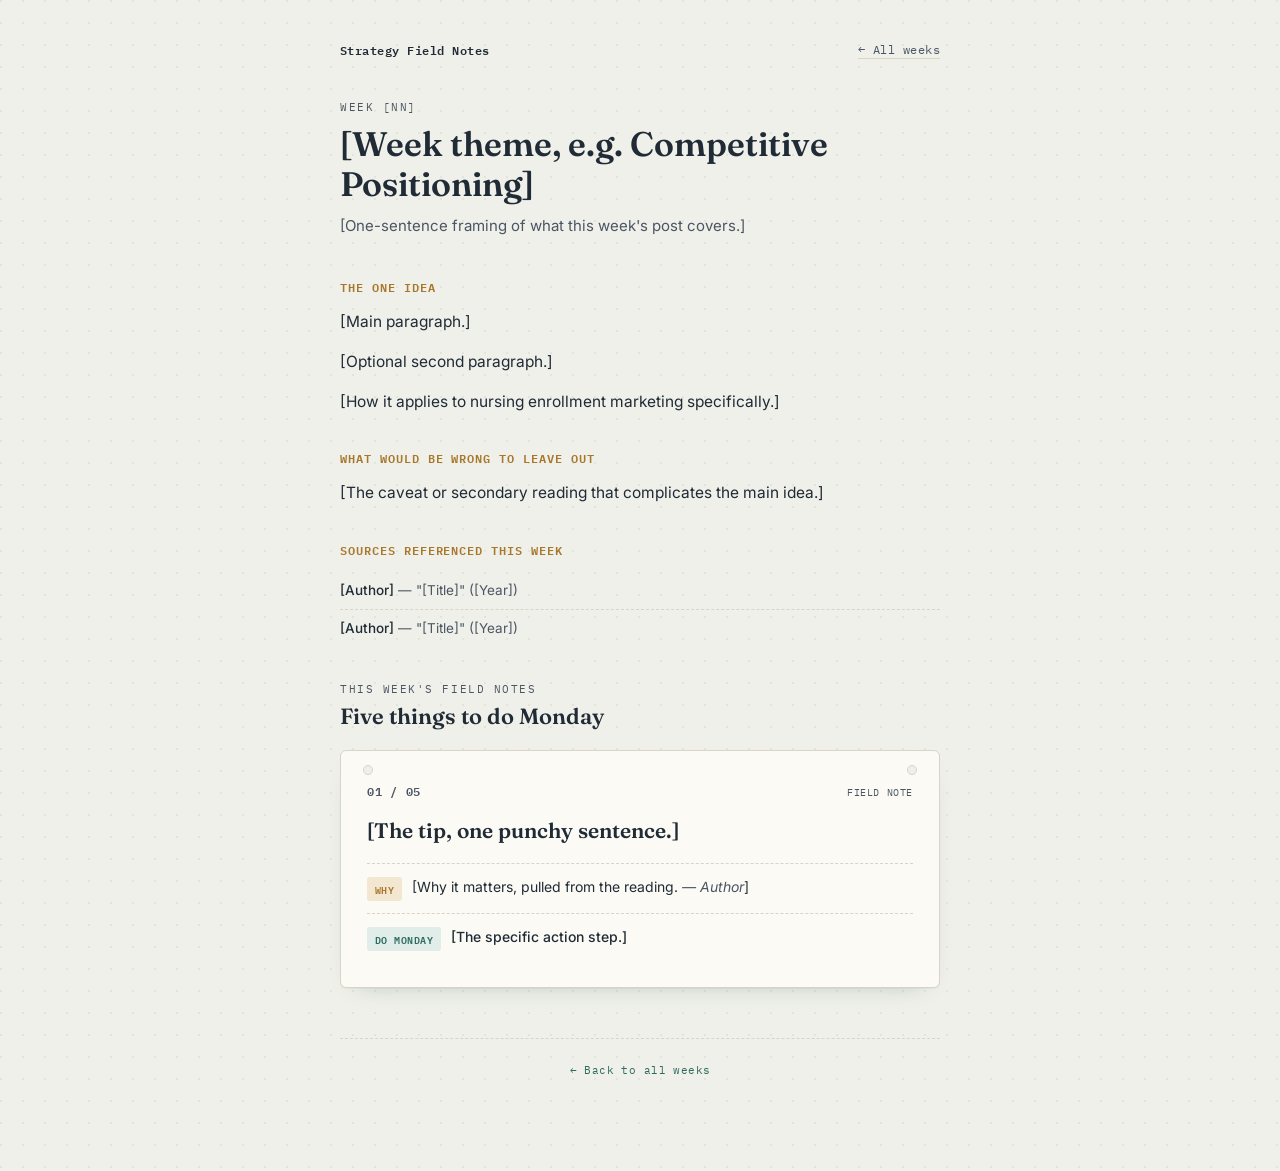
==== weeks/template.html @ 905252ae "Add files via upload" ====
<!--
  TEMPLATE — copy this file, rename it (e.g. week-02.html),
  then replace everything in [BRACKETS].
  Also add a matching entry for it on ../index.html so it shows up in the list.
  Keep the number of tip cards to 5, or delete/duplicate a <div class="card"> block to change the count.
-->
<!DOCTYPE html>
<html lang="en">
<head>
<meta charset="UTF-8">
<meta name="viewport" content="width=device-width, initial-scale=1.0">
<title>Week [NN] — Strategy Field Notes</title>
<link rel="preconnect" href="https://fonts.googleapis.com">
<link href="https://fonts.googleapis.com/css2?family=Fraunces:opsz,wght@9..144,500;9..144,600;9..144,700&family=IBM+Plex+Mono:wght@500;600&family=Inter:wght@400;500;600&display=swap" rel="stylesheet">
<link rel="stylesheet" href="../style.css">
</head>
<body>
<div class="wrap">

  <nav class="site-nav">
    <a class="brand" href="../index.html">Strategy Field Notes</a>
    <a class="back" href="../index.html">← All weeks</a>
  </nav>

  <header class="masthead">
    <div class="eyebrow">Week [NN]</div>
    <h1>[Week theme, e.g. Competitive Positioning]</h1>
    <p class="dek">[One-sentence framing of what this week's post covers.]</p>
  </header>

  <section class="post-section">
    <h3>The one idea</h3>
    <p>[Main paragraph.]</p>
    <p>[Optional second paragraph.]</p>
    <p>[How it applies to nursing enrollment marketing specifically.]</p>
  </section>

  <section class="post-section">
    <h3>What would be wrong to leave out</h3>
    <p>[The caveat or secondary reading that complicates the main idea.]</p>
  </section>

  <section class="post-section">
    <h3>Sources referenced this week</h3>
    <ul class="sources-list">
      <li><span class="cite-author">[Author]</span> — "[Title]" ([Year])</li>
      <li><span class="cite-author">[Author]</span> — "[Title]" ([Year])</li>
    </ul>
  </section>

  <section class="post-section cards-heading">
    <span class="eyebrow">This week's field notes</span>
    <h3>Five things to do Monday</h3>
  </section>

  <!-- Duplicate this card block 5 times, update the numbers 01/05 through 05/05 -->
  <div class="card">
    <div class="card-top">
      <span class="card-num">01 / 05</span>
      <span class="card-source">Field note</span>
    </div>
    <p class="tip">[The tip, one punchy sentence.]</p>
    <div class="row">
      <span class="tag why">Why</span>
      <p>[Why it matters, pulled from the reading. <span class="source-name">— Author</span>]</p>
    </div>
    <div class="row action">
      <span class="tag do">Do Monday</span>
      <p>[The specific action step.]</p>
    </div>
  </div>

  <footer class="site-footer">
    <p><a href="../index.html">← Back to all weeks</a></p>
  </footer>

</div>
</body>
</html>
---- style.css ----
/* Strategy Field Notes — shared stylesheet
   Used by index.html and every page in /weeks/
   Keep this file linked the same way from any new week page:
   <link rel="stylesheet" href="../style.css">  (from inside /weeks/)
   <link rel="stylesheet" href="style.css">     (from index.html) */

:root {
  --paper: #EEF0E9;
  --card: #FBFAF5;
  --ink: #202B36;
  --ink-soft: #4B5563;
  --line: #D9D4C4;
  --ochre: #A9772C;
  --ochre-bg: #F3E7D2;
  --teal: #2E6B5E;
  --teal-bg: #E1EDE9;
  --max: 640px;
}

* { box-sizing: border-box; }

html { scroll-behavior: smooth; }

body {
  margin: 0;
  background: var(--paper);
  background-image: radial-gradient(circle at 1px 1px, rgba(32,43,54,0.06) 1px, transparent 0);
  background-size: 22px 22px;
  font-family: 'Inter', sans-serif;
  color: var(--ink);
  -webkit-font-smoothing: antialiased;
}

a { color: inherit; }

.wrap {
  width: 100%;
  max-width: var(--max);
  margin: 0 auto;
  padding: 40px 20px 90px;
}

/* ---------- Site nav ---------- */

.site-nav {
  display: flex;
  align-items: center;
  justify-content: space-between;
  margin-bottom: 40px;
  font-family: 'IBM Plex Mono', monospace;
  font-size: 12px;
  letter-spacing: 0.04em;
}

.site-nav .brand {
  font-weight: 600;
  text-decoration: none;
  color: var(--ink);
}

.site-nav .back {
  text-decoration: none;
  color: var(--ink-soft);
  border-bottom: 1px solid var(--line);
  padding-bottom: 1px;
}

.site-nav .back:hover { color: var(--teal); border-color: var(--teal); }

/* ---------- Masthead / hero ---------- */

.masthead { margin-bottom: 40px; }

.eyebrow {
  font-family: 'IBM Plex Mono', monospace;
  font-size: 11px;
  letter-spacing: 0.14em;
  text-transform: uppercase;
  color: var(--ink-soft);
}

.masthead h1 {
  font-family: 'Fraunces', serif;
  font-weight: 600;
  font-size: 34px;
  line-height: 1.18;
  margin: 10px 0 10px;
}

.masthead .dek {
  font-size: 15px;
  color: var(--ink-soft);
  line-height: 1.55;
  max-width: 52ch;
  margin: 0;
}

/* ---------- Index / week list ---------- */

.week-list { margin-top: 8px; }

.week-row {
  display: block;
  text-decoration: none;
  color: inherit;
  background: var(--card);
  border: 1px solid var(--line);
  border-radius: 6px;
  padding: 20px 22px;
  margin-bottom: 16px;
  transition: border-color .15s ease, transform .15s ease;
}

.week-row:hover { border-color: var(--teal); transform: translateY(-1px); }

.week-row .row-top {
  display: flex;
  align-items: baseline;
  justify-content: space-between;
  gap: 12px;
  margin-bottom: 6px;
}

.week-row .week-tag {
  font-family: 'IBM Plex Mono', monospace;
  font-size: 11px;
  font-weight: 600;
  letter-spacing: 0.06em;
  color: var(--teal);
  text-transform: uppercase;
  white-space: nowrap;
}

.week-row .week-meta {
  font-family: 'IBM Plex Mono', monospace;
  font-size: 10.5px;
  color: var(--ink-soft);
  white-space: nowrap;
}

.week-row h2 {
  font-family: 'Fraunces', serif;
  font-weight: 600;
  font-size: 19px;
  margin: 0 0 6px;
  line-height: 1.3;
}

.week-row p {
  font-size: 13.5px;
  color: var(--ink-soft);
  margin: 0;
  line-height: 1.5;
}

.week-row-empty {
  border: 1px dashed var(--line);
  border-radius: 6px;
  padding: 20px 22px;
  color: var(--ink-soft);
  font-size: 13px;
  font-style: italic;
  text-align: center;
}

/* ---------- Post body (week pages) ---------- */

.post-section { margin-bottom: 34px; }

.post-section h3 {
  font-family: 'IBM Plex Mono', monospace;
  font-size: 12px;
  font-weight: 600;
  letter-spacing: 0.08em;
  text-transform: uppercase;
  color: var(--ochre);
  margin: 0 0 12px;
}

.post-section p {
  font-size: 15.5px;
  line-height: 1.65;
  margin: 0 0 14px;
  color: var(--ink);
}

.post-section p:last-child { margin-bottom: 0; }

.sources-list {
  margin: 0;
  padding: 0;
  list-style: none;
}

.sources-list li {
  font-size: 13.5px;
  color: var(--ink-soft);
  line-height: 1.6;
  padding: 8px 0;
  border-top: 1px dashed var(--line);
}

.sources-list li:first-child { border-top: none; }

.sources-list .cite-author { color: var(--ink); font-weight: 500; }

/* ---------- Tip cards ---------- */

.cards-heading {
  margin-bottom: 20px;
}

.cards-heading .eyebrow { display: block; margin-bottom: 6px; }

.cards-heading h3 {
  font-family: 'Fraunces', serif;
  font-weight: 600;
  font-size: 22px;
  margin: 0;
  color: var(--ink);
  text-transform: none;
  letter-spacing: normal;
}

.card {
  position: relative;
  background: var(--card);
  border: 1px solid var(--line);
  border-radius: 6px;
  padding: 30px 26px 24px;
  margin-bottom: 24px;
  box-shadow: 0 1px 0 rgba(32,43,54,0.04), 0 10px 24px -18px rgba(32,43,54,0.35);
}

.card::before,
.card::after {
  content: "";
  position: absolute;
  top: 14px;
  width: 8px;
  height: 8px;
  border-radius: 50%;
  background: var(--paper);
  border: 1px solid var(--line);
}
.card::before { left: 22px; }
.card::after { right: 22px; }

.card-top {
  display: flex;
  align-items: baseline;
  justify-content: space-between;
  margin-bottom: 16px;
}

.card-num {
  font-family: 'IBM Plex Mono', monospace;
  font-size: 12px;
  font-weight: 600;
  letter-spacing: 0.06em;
  color: var(--ink-soft);
}

.card-source {
  font-family: 'IBM Plex Mono', monospace;
  font-size: 10px;
  letter-spacing: 0.06em;
  text-transform: uppercase;
  color: var(--ink-soft);
  text-align: right;
}

.tip {
  font-family: 'Fraunces', serif;
  font-weight: 600;
  font-size: 21px;
  line-height: 1.32;
  margin: 0 0 18px;
  color: var(--ink);
}

.row {
  display: flex;
  gap: 10px;
  padding: 12px 0;
  border-top: 1px dashed var(--line);
}

.tag {
  flex: 0 0 auto;
  font-family: 'IBM Plex Mono', monospace;
  font-size: 9.5px;
  font-weight: 600;
  letter-spacing: 0.05em;
  text-transform: uppercase;
  padding: 3px 8px;
  border-radius: 3px;
  height: fit-content;
  white-space: nowrap;
  margin-top: 1px;
}

.tag.why { background: var(--ochre-bg); color: var(--ochre); }
.tag.do { background: var(--teal-bg); color: var(--teal); }

.row p {
  margin: 0;
  font-size: 14px;
  line-height: 1.5;
  color: var(--ink);
}

.row .source-name { color: var(--ink-soft); font-style: italic; }
.row.action p { font-weight: 500; }

/* ---------- Footer ---------- */

.site-footer {
  text-align: center;
  margin-top: 50px;
  padding-top: 20px;
  border-top: 1px dashed var(--line);
}

.site-footer p {
  font-family: 'IBM Plex Mono', monospace;
  font-size: 10.5px;
  color: var(--ink-soft);
  letter-spacing: 0.04em;
  margin: 4px 0;
}

.site-footer a {
  color: var(--teal);
  text-decoration: none;
  border-bottom: 1px solid transparent;
}
.site-footer a:hover { border-color: var(--teal); }

@media (max-width: 380px) {
  .masthead h1 { font-size: 27px; }
  .tip { font-size: 19px; }
  .card { padding: 26px 18px 20px; }
}
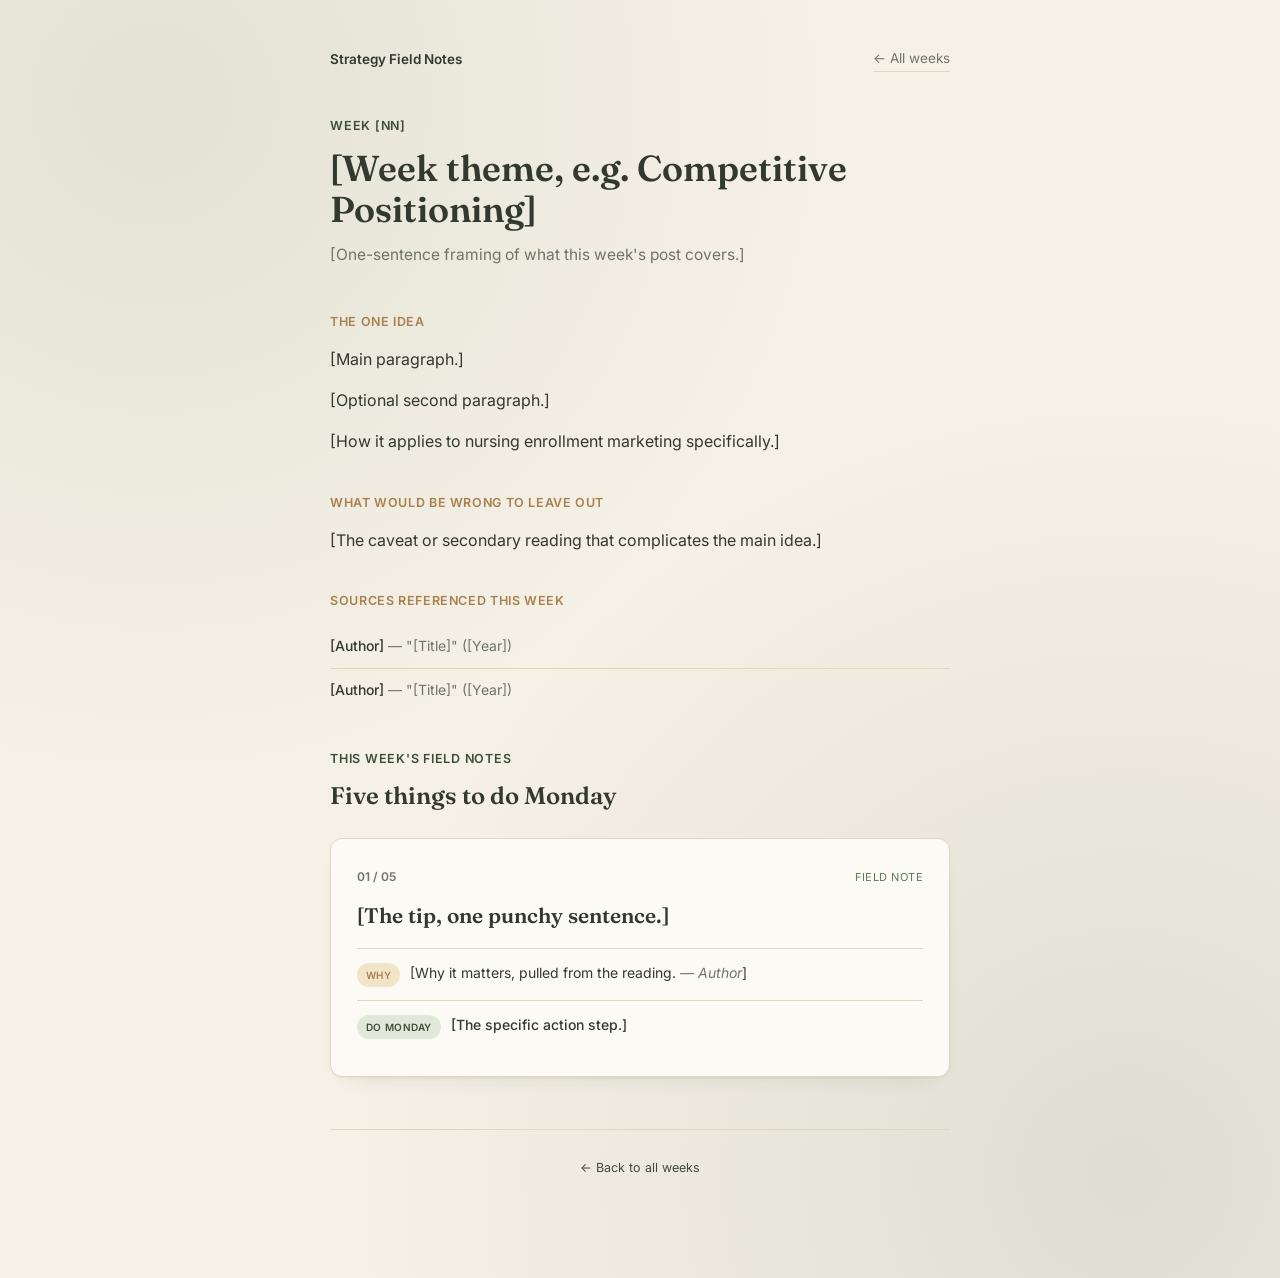
==== commit 1cd6b072: "Update weeks/week-01.html, weeks/week-02.html, and weeks/template.html for Week 3 design refresh" ====
--- a/weeks/template.html
+++ b/weeks/template.html
@@ -11,7 +11,7 @@
 <meta name="viewport" content="width=device-width, initial-scale=1.0">
 <title>Week [NN] — Strategy Field Notes</title>
 <link rel="preconnect" href="https://fonts.googleapis.com">
-<link href="https://fonts.googleapis.com/css2?family=Fraunces:opsz,wght@9..144,500;9..144,600;9..144,700&family=IBM+Plex+Mono:wght@500;600&family=Inter:wght@400;500;600&display=swap" rel="stylesheet">
+<link href="https://fonts.googleapis.com/css2?family=Fraunces:opsz,wght@9..144,500;9..144,600;9..144,700&family=Inter:wght@400;500;600;700&display=swap" rel="stylesheet">
 <link rel="stylesheet" href="../style.css">
 </head>
 <body>
@@ -53,6 +53,11 @@
     <h3>Five things to do Monday</h3>
   </section>
 
+  <!-- Need an interactive tool for this week (a decision tree, self-test, or printable
+       scorecard) instead of or alongside the cards? See weeks/week-03.html for a working
+       example built entirely from the shared .tool-panel / .quiz-panel / .scorecard-panel
+       classes in style.css, no page-specific CSS required. -->
+
   <!-- Duplicate this card block 5 times, update the numbers 01/05 through 05/05 -->
   <div class="card">
     <div class="card-top">
--- a/style.css
+++ b/style.css
@@ -1,20 +1,37 @@
 /* Strategy Field Notes — shared stylesheet
+   Sage green / cream palette, v2
    Used by index.html and every page in /weeks/
    Keep this file linked the same way from any new week page:
    <link rel="stylesheet" href="../style.css">  (from inside /weeks/)
-   <link rel="stylesheet" href="style.css">     (from index.html) */
+   <link rel="stylesheet" href="style.css">     (from index.html)
+
+   Background graphic: two SVGs in /assets/ are layered behind every
+   page automatically via the body rule below. No markup changes are
+   needed on individual pages to get the background. */
 
 :root {
-  --paper: #EEF0E9;
-  --card: #FBFAF5;
-  --ink: #202B36;
-  --ink-soft: #4B5563;
-  --line: #D9D4C4;
-  --ochre: #A9772C;
-  --ochre-bg: #F3E7D2;
-  --teal: #2E6B5E;
-  --teal-bg: #E1EDE9;
-  --max: 640px;
+  --cream: #F6F1E7;
+  --card: #FCFAF5;
+  --tan-line: #E1D6BE;
+  --ink: #32392E;
+  --ink-soft: #6E7565;
+
+  --sage: #5F7A57;
+  --sage-bg: #E1E8DA;
+  --sage-deep: #3D4E37;
+
+  --clay: #A9814F;
+  --clay-bg: #F1E4C9;
+
+  /* VRIO / outcome gradient: warm (needs work) to deep sage (best) */
+  --out1: #8B5A44; --out1-bg: #F1E1D6; /* disadvantage */
+  --out2: #AD8452; --out2-bg: #F1E4CC; /* parity */
+  --out3: #BFA06A; --out3-bg: #F4ECD8; /* temporary advantage */
+  --out4: #7E9271; --out4-bg: #E4EBDF; /* unused advantage */
+  --out5: #47593F; --out5-bg: #D9E3D2; /* sustained advantage */
+
+  --max: 660px;
+  --radius: 12px;
 }
 
 * { box-sizing: border-box; }
@@ -23,21 +40,37 @@
 
 body {
   margin: 0;
-  background: var(--paper);
-  background-image: radial-gradient(circle at 1px 1px, rgba(32,43,54,0.06) 1px, transparent 0);
-  background-size: 22px 22px;
+  background-color: var(--cream);
+  background-image:
+    url("assets/bg-network-a.svg"),
+    url("assets/bg-network-b.svg"),
+    radial-gradient(circle at 12% 8%, rgba(126,146,113,0.16), transparent 42%),
+    radial-gradient(circle at 88% 92%, rgba(71,89,63,0.13), transparent 48%);
+  background-repeat: no-repeat, no-repeat, no-repeat, no-repeat;
+  background-position: right -80px top -80px, left -90px bottom -90px, 0 0, 0 0;
+  background-size: 340px 340px, 360px 360px, cover, cover;
+  background-attachment: fixed, fixed, scroll, scroll;
   font-family: 'Inter', sans-serif;
   color: var(--ink);
+  line-height: 1.6;
   -webkit-font-smoothing: antialiased;
 }
 
-a { color: inherit; }
+@media (max-width: 820px) {
+  body {
+    background-size: 220px 220px, 230px 230px, cover, cover;
+    background-position: right -60px top -60px, left -70px bottom -70px, 0 0, 0 0;
+    background-attachment: scroll, scroll, scroll, scroll;
+  }
+}
+
+a { color: var(--sage-deep); }
 
 .wrap {
   width: 100%;
   max-width: var(--max);
   margin: 0 auto;
-  padding: 40px 20px 90px;
+  padding: 48px 20px 96px;
 }
 
 /* ---------- Site nav ---------- */
@@ -46,10 +79,8 @@
   display: flex;
   align-items: center;
   justify-content: space-between;
-  margin-bottom: 40px;
-  font-family: 'IBM Plex Mono', monospace;
-  font-size: 12px;
-  letter-spacing: 0.04em;
+  margin-bottom: 44px;
+  font-size: 13.5px;
 }
 
 .site-nav .brand {
@@ -61,37 +92,38 @@
 .site-nav .back {
   text-decoration: none;
   color: var(--ink-soft);
-  border-bottom: 1px solid var(--line);
+  border-bottom: 1px solid var(--tan-line);
   padding-bottom: 1px;
 }
 
-.site-nav .back:hover { color: var(--teal); border-color: var(--teal); }
+.site-nav .back:hover { color: var(--sage-deep); border-color: var(--sage-deep); }
 
 /* ---------- Masthead / hero ---------- */
 
-.masthead { margin-bottom: 40px; }
+.masthead { margin-bottom: 44px; }
 
 .eyebrow {
-  font-family: 'IBM Plex Mono', monospace;
-  font-size: 11px;
-  letter-spacing: 0.14em;
+  font-size: 12.5px;
+  font-weight: 600;
+  letter-spacing: 0.06em;
   text-transform: uppercase;
-  color: var(--ink-soft);
+  color: var(--sage-deep);
 }
 
 .masthead h1 {
   font-family: 'Fraunces', serif;
   font-weight: 600;
-  font-size: 34px;
-  line-height: 1.18;
-  margin: 10px 0 10px;
+  font-size: 36px;
+  line-height: 1.16;
+  margin: 12px 0 12px;
+  color: var(--ink);
 }
 
 .masthead .dek {
-  font-size: 15px;
-  color: var(--ink-soft);
-  line-height: 1.55;
-  max-width: 52ch;
+  font-size: 15.5px;
+  color: var(--ink-soft);
+  line-height: 1.6;
+  max-width: 54ch;
   margin: 0;
 }
 
@@ -104,14 +136,15 @@
   text-decoration: none;
   color: inherit;
   background: var(--card);
-  border: 1px solid var(--line);
-  border-radius: 6px;
-  padding: 20px 22px;
+  border: 1px solid var(--tan-line);
+  border-radius: var(--radius);
+  box-shadow: 0 1px 2px rgba(50,57,46,0.05), 0 10px 24px -20px rgba(50,57,46,0.35);
+  padding: 22px 24px;
   margin-bottom: 16px;
   transition: border-color .15s ease, transform .15s ease;
 }
 
-.week-row:hover { border-color: var(--teal); transform: translateY(-1px); }
+.week-row:hover { border-color: var(--sage); transform: translateY(-1px); }
 
 .week-row .row-top {
   display: flex;
@@ -122,18 +155,16 @@
 }
 
 .week-row .week-tag {
-  font-family: 'IBM Plex Mono', monospace;
-  font-size: 11px;
-  font-weight: 600;
-  letter-spacing: 0.06em;
-  color: var(--teal);
+  font-size: 11.5px;
+  font-weight: 600;
+  letter-spacing: 0.04em;
+  color: var(--sage-deep);
   text-transform: uppercase;
   white-space: nowrap;
 }
 
 .week-row .week-meta {
-  font-family: 'IBM Plex Mono', monospace;
-  font-size: 10.5px;
+  font-size: 11px;
   color: var(--ink-soft);
   white-space: nowrap;
 }
@@ -154,8 +185,8 @@
 }
 
 .week-row-empty {
-  border: 1px dashed var(--line);
-  border-radius: 6px;
+  border: 1px dashed var(--tan-line);
+  border-radius: var(--radius);
   padding: 20px 22px;
   color: var(--ink-soft);
   font-size: 13px;
@@ -165,21 +196,20 @@
 
 /* ---------- Post body (week pages) ---------- */
 
-.post-section { margin-bottom: 34px; }
+.post-section { margin-bottom: 38px; }
 
 .post-section h3 {
-  font-family: 'IBM Plex Mono', monospace;
-  font-size: 12px;
-  font-weight: 600;
-  letter-spacing: 0.08em;
+  font-size: 12.5px;
+  font-weight: 600;
+  letter-spacing: 0.05em;
   text-transform: uppercase;
-  color: var(--ochre);
-  margin: 0 0 12px;
+  color: var(--clay);
+  margin: 0 0 14px;
 }
 
 .post-section p {
-  font-size: 15.5px;
-  line-height: 1.65;
+  font-size: 16px;
+  line-height: 1.68;
   margin: 0 0 14px;
   color: var(--ink);
 }
@@ -193,58 +223,56 @@
 }
 
 .sources-list li {
-  font-size: 13.5px;
+  font-size: 14px;
   color: var(--ink-soft);
   line-height: 1.6;
-  padding: 8px 0;
-  border-top: 1px dashed var(--line);
+  padding: 10px 0;
+  border-top: 1px solid var(--tan-line);
 }
 
 .sources-list li:first-child { border-top: none; }
 
 .sources-list .cite-author { color: var(--ink); font-weight: 500; }
 
-/* ---------- Tip cards ---------- */
-
-.cards-heading {
-  margin-bottom: 20px;
-}
-
-.cards-heading .eyebrow { display: block; margin-bottom: 6px; }
-
-.cards-heading h3 {
+/* ---------- Section heading pattern (used above tip cards and tools) ---------- */
+
+.cards-heading,
+.section-heading {
+  margin-bottom: 22px;
+}
+
+.cards-heading .eyebrow,
+.section-heading .eyebrow { display: block; margin-bottom: 8px; }
+
+.cards-heading h3,
+.section-heading h2 {
   font-family: 'Fraunces', serif;
   font-weight: 600;
-  font-size: 22px;
+  font-size: 24px;
   margin: 0;
   color: var(--ink);
   text-transform: none;
   letter-spacing: normal;
 }
+
+.section-heading .sub {
+  font-size: 14.5px;
+  color: var(--ink-soft);
+  margin-top: 8px;
+  max-width: 56ch;
+}
+
+/* ---------- Tip cards ---------- */
 
 .card {
   position: relative;
   background: var(--card);
-  border: 1px solid var(--line);
-  border-radius: 6px;
-  padding: 30px 26px 24px;
-  margin-bottom: 24px;
-  box-shadow: 0 1px 0 rgba(32,43,54,0.04), 0 10px 24px -18px rgba(32,43,54,0.35);
-}
-
-.card::before,
-.card::after {
-  content: "";
-  position: absolute;
-  top: 14px;
-  width: 8px;
-  height: 8px;
-  border-radius: 50%;
-  background: var(--paper);
-  border: 1px solid var(--line);
-}
-.card::before { left: 22px; }
-.card::after { right: 22px; }
+  border: 1px solid var(--tan-line);
+  border-radius: var(--radius);
+  box-shadow: 0 1px 2px rgba(50,57,46,0.05), 0 10px 24px -20px rgba(50,57,46,0.35);
+  padding: 28px 26px 24px;
+  margin-bottom: 20px;
+}
 
 .card-top {
   display: flex;
@@ -254,20 +282,16 @@
 }
 
 .card-num {
-  font-family: 'IBM Plex Mono', monospace;
   font-size: 12px;
   font-weight: 600;
-  letter-spacing: 0.06em;
   color: var(--ink-soft);
 }
 
 .card-source {
-  font-family: 'IBM Plex Mono', monospace;
-  font-size: 10px;
-  letter-spacing: 0.06em;
+  font-size: 11px;
+  letter-spacing: 0.04em;
   text-transform: uppercase;
-  color: var(--ink-soft);
-  text-align: right;
+  color: var(--sage);
 }
 
 .tip {
@@ -282,63 +306,238 @@
 .row {
   display: flex;
   gap: 10px;
-  padding: 12px 0;
-  border-top: 1px dashed var(--line);
+  padding: 13px 0;
+  border-top: 1px solid var(--tan-line);
 }
 
 .tag {
   flex: 0 0 auto;
-  font-family: 'IBM Plex Mono', monospace;
-  font-size: 9.5px;
-  font-weight: 600;
-  letter-spacing: 0.05em;
+  font-size: 10px;
+  font-weight: 600;
+  letter-spacing: 0.03em;
   text-transform: uppercase;
-  padding: 3px 8px;
-  border-radius: 3px;
+  padding: 4px 9px;
+  border-radius: 20px;
   height: fit-content;
   white-space: nowrap;
   margin-top: 1px;
 }
 
-.tag.why { background: var(--ochre-bg); color: var(--ochre); }
-.tag.do { background: var(--teal-bg); color: var(--teal); }
+.tag.why { background: var(--clay-bg); color: var(--clay); }
+.tag.do { background: var(--sage-bg); color: var(--sage-deep); }
 
 .row p {
   margin: 0;
   font-size: 14px;
-  line-height: 1.5;
+  line-height: 1.55;
   color: var(--ink);
 }
 
 .row .source-name { color: var(--ink-soft); font-style: italic; }
 .row.action p { font-weight: 500; }
 
+/* ---------- Interactive tool panels (decision trees, self-tests, scorecards) ---------- */
+
+.tool-panel {
+  background: var(--card);
+  border: 1px solid var(--tan-line);
+  border-radius: var(--radius);
+  box-shadow: 0 1px 2px rgba(50,57,46,0.05), 0 10px 24px -20px rgba(50,57,46,0.35);
+  padding: 28px 26px;
+  margin-bottom: 20px;
+}
+
+.tool-panel h4 {
+  font-size: 12px;
+  font-weight: 600;
+  letter-spacing: 0.04em;
+  text-transform: uppercase;
+  color: var(--ink-soft);
+  margin: 0 0 18px;
+}
+
+/* generic decision-tree svg styling, reusable across weeks */
+.tool-panel svg.decision-tree { width: 100%; height: auto; display: block; }
+.tool-panel .node-rect { fill: var(--card); stroke: var(--tan-line); stroke-width: 1.5; transition: stroke .2s ease, stroke-width .2s ease; }
+.tool-panel .node-rect.current { stroke: var(--ink); stroke-width: 2.5; }
+.tool-panel .node-rect.passed { stroke: var(--sage-deep); }
+.tool-panel .node-label { font-family: 'Inter', sans-serif; font-size: 14px; font-weight: 600; fill: var(--ink); }
+.tool-panel .node-sub { font-family: 'Inter', sans-serif; font-size: 11.5px; fill: var(--ink-soft); }
+.tool-panel .branch-line { stroke: var(--tan-line); stroke-width: 1.5; fill: none; }
+.tool-panel .branch-tag { font-family: 'Inter', sans-serif; font-size: 11px; fill: var(--ink-soft); font-weight: 500; }
+
+.tool-panel .outcome-rect { fill: transparent; stroke-width: 1.5; transition: fill .2s ease, stroke .2s ease; }
+.tool-panel .outcome-rect.o1 { stroke: var(--out1); }
+.tool-panel .outcome-rect.o2 { stroke: var(--out2); }
+.tool-panel .outcome-rect.o3 { stroke: var(--out3); }
+.tool-panel .outcome-rect.o4 { stroke: var(--out4); }
+.tool-panel .outcome-rect.o5 { stroke: var(--out5); }
+.tool-panel .outcome-rect.active.o1 { fill: var(--out1-bg); }
+.tool-panel .outcome-rect.active.o2 { fill: var(--out2-bg); }
+.tool-panel .outcome-rect.active.o3 { fill: var(--out3-bg); }
+.tool-panel .outcome-rect.active.o4 { fill: var(--out4-bg); }
+.tool-panel .outcome-rect.active.o5 { fill: var(--out5-bg); }
+
+.tool-panel .outcome-label { font-family: 'Inter', sans-serif; font-size: 13px; font-weight: 600; fill: var(--ink-soft); }
+.tool-panel .outcome-label.a1 { fill: var(--out1); }
+.tool-panel .outcome-label.a2 { fill: var(--out2); }
+.tool-panel .outcome-label.a3 { fill: var(--out3); }
+.tool-panel .outcome-label.a4 { fill: var(--out4); }
+.tool-panel .outcome-label.a5 { fill: var(--out5); }
+
+/* self-test quiz */
+.quiz-panel label.field-label { display: block; font-size: 12.5px; color: var(--ink-soft); margin-bottom: 8px; }
+
+.quiz-panel input[type="text"] {
+  width: 100%;
+  background: var(--cream);
+  border: 1px solid var(--tan-line);
+  border-radius: 8px;
+  padding: 12px 14px;
+  color: var(--ink);
+  font-family: 'Inter', sans-serif;
+  font-size: 14.5px;
+  margin-bottom: 22px;
+}
+
+.quiz-panel input[type="text"]:focus { outline: 2px solid var(--sage); outline-offset: 1px; }
+
+.q-row {
+  display: flex;
+  justify-content: space-between;
+  align-items: center;
+  gap: 18px;
+  padding: 16px 0;
+  border-top: 1px solid var(--tan-line);
+}
+.q-row:first-of-type { border-top: none; }
+.q-row.disabled { opacity: 0.4; pointer-events: none; }
+.q-row .q-text { max-width: 40ch; }
+.q-row .q-text .q-main { font-weight: 600; display: block; margin-bottom: 2px; font-size: 14.5px; }
+.q-row .q-text .q-help { font-size: 12.5px; color: var(--ink-soft); }
+
+.btn-pair { display: flex; gap: 8px; flex-shrink: 0; }
+.btn-pair button {
+  font-family: 'Inter', sans-serif;
+  font-size: 12.5px;
+  font-weight: 600;
+  padding: 9px 17px;
+  border-radius: 20px;
+  border: 1px solid var(--tan-line);
+  background: var(--cream);
+  color: var(--ink);
+  cursor: pointer;
+  transition: all .15s ease;
+}
+.btn-pair button:hover { border-color: var(--ink-soft); }
+.btn-pair button.selected-yes { background: var(--sage-bg); border-color: var(--sage-deep); color: var(--sage-deep); }
+.btn-pair button.selected-no { background: var(--out1-bg); border-color: var(--out1); color: var(--out1); }
+
+.result-panel {
+  margin-top: 22px;
+  padding: 20px 22px;
+  border-radius: 10px;
+  border: 1px solid var(--tan-line);
+  background: var(--cream);
+}
+.result-panel .result-label { font-size: 11px; font-weight: 600; letter-spacing: 0.04em; text-transform: uppercase; color: var(--ink-soft); margin-bottom: 6px; }
+.result-panel .result-outcome { font-family: 'Fraunces', serif; font-size: 19px; font-weight: 600; margin-bottom: 6px; }
+.result-panel .result-note { font-size: 13.5px; color: var(--ink-soft); max-width: 54ch; line-height: 1.55; }
+.result-panel.s1 .result-outcome { color: var(--out1); }
+.result-panel.s2 .result-outcome { color: var(--out2); }
+.result-panel.s3 .result-outcome { color: var(--out3); }
+.result-panel.s4 .result-outcome { color: var(--out4); }
+.result-panel.s5 .result-outcome { color: var(--out5); }
+
+.reset-link {
+  display: inline-block;
+  margin-top: 18px;
+  font-size: 12px;
+  color: var(--ink-soft);
+  text-decoration: underline;
+  cursor: pointer;
+  background: none;
+  border: none;
+  padding: 0;
+}
+.reset-link:hover { color: var(--sage-deep); }
+
+/* printable scorecards */
+.scorecard-panel .print-row {
+  display: flex;
+  justify-content: space-between;
+  align-items: flex-start;
+  gap: 12px;
+  margin-bottom: 6px;
+  flex-wrap: wrap;
+}
+
+button.tool-print-btn {
+  font-family: 'Inter', sans-serif;
+  font-weight: 600;
+  font-size: 12px;
+  padding: 10px 18px;
+  border-radius: 20px;
+  border: 1px solid var(--sage-deep);
+  background: var(--sage-deep);
+  color: var(--card);
+  cursor: pointer;
+  white-space: nowrap;
+}
+button.tool-print-btn:hover { opacity: 0.88; }
+
+.key-row {
+  display: flex;
+  flex-wrap: wrap;
+  gap: 16px;
+  margin: 18px 0 22px;
+  padding: 14px 16px;
+  background: var(--cream);
+  border-radius: 8px;
+}
+.key-item { display: flex; align-items: center; gap: 7px; font-size: 12px; color: var(--ink-soft); }
+.key-swatch { width: 11px; height: 11px; border-radius: 50%; flex-shrink: 0; }
+
+table.score-table { width: 100%; border-collapse: collapse; font-size: 13px; }
+table.score-table th, table.score-table td { border: 1px solid var(--tan-line); padding: 10px 11px; text-align: left; vertical-align: top; }
+table.score-table th { font-weight: 600; font-size: 11px; letter-spacing: 0.02em; text-transform: uppercase; color: var(--ink-soft); background: rgba(95,122,87,0.06); }
+table.score-table td.blank { height: 34px; }
+table.score-table tr.example td { color: var(--ink-soft); font-style: italic; }
+table.score-table tr.example td.ex-label { font-style: normal; font-weight: 600; color: var(--ink); }
+
 /* ---------- Footer ---------- */
 
 .site-footer {
   text-align: center;
-  margin-top: 50px;
-  padding-top: 20px;
-  border-top: 1px dashed var(--line);
+  margin-top: 52px;
+  padding-top: 24px;
+  border-top: 1px solid var(--tan-line);
 }
 
 .site-footer p {
-  font-family: 'IBM Plex Mono', monospace;
-  font-size: 10.5px;
-  color: var(--ink-soft);
-  letter-spacing: 0.04em;
+  font-size: 12.5px;
+  color: var(--ink-soft);
   margin: 4px 0;
 }
 
 .site-footer a {
-  color: var(--teal);
+  color: var(--sage-deep);
   text-decoration: none;
   border-bottom: 1px solid transparent;
 }
-.site-footer a:hover { border-color: var(--teal); }
-
-@media (max-width: 380px) {
-  .masthead h1 { font-size: 27px; }
+.site-footer a:hover { border-color: var(--sage-deep); }
+
+@media (max-width: 480px) {
+  .masthead h1 { font-size: 28px; }
   .tip { font-size: 19px; }
-  .card { padding: 26px 18px 20px; }
-}
+  .card, .tool-panel { padding: 22px 18px; }
+  .q-row { flex-direction: column; align-items: flex-start; }
+  .btn-pair { width: 100%; }
+  .btn-pair button { flex: 1; }
+}
+
+@media print {
+  body { background: #fff; }
+  .no-print { display: none !important; }
+  .card, .tool-panel { border: none; box-shadow: none; padding: 0; }
+}
